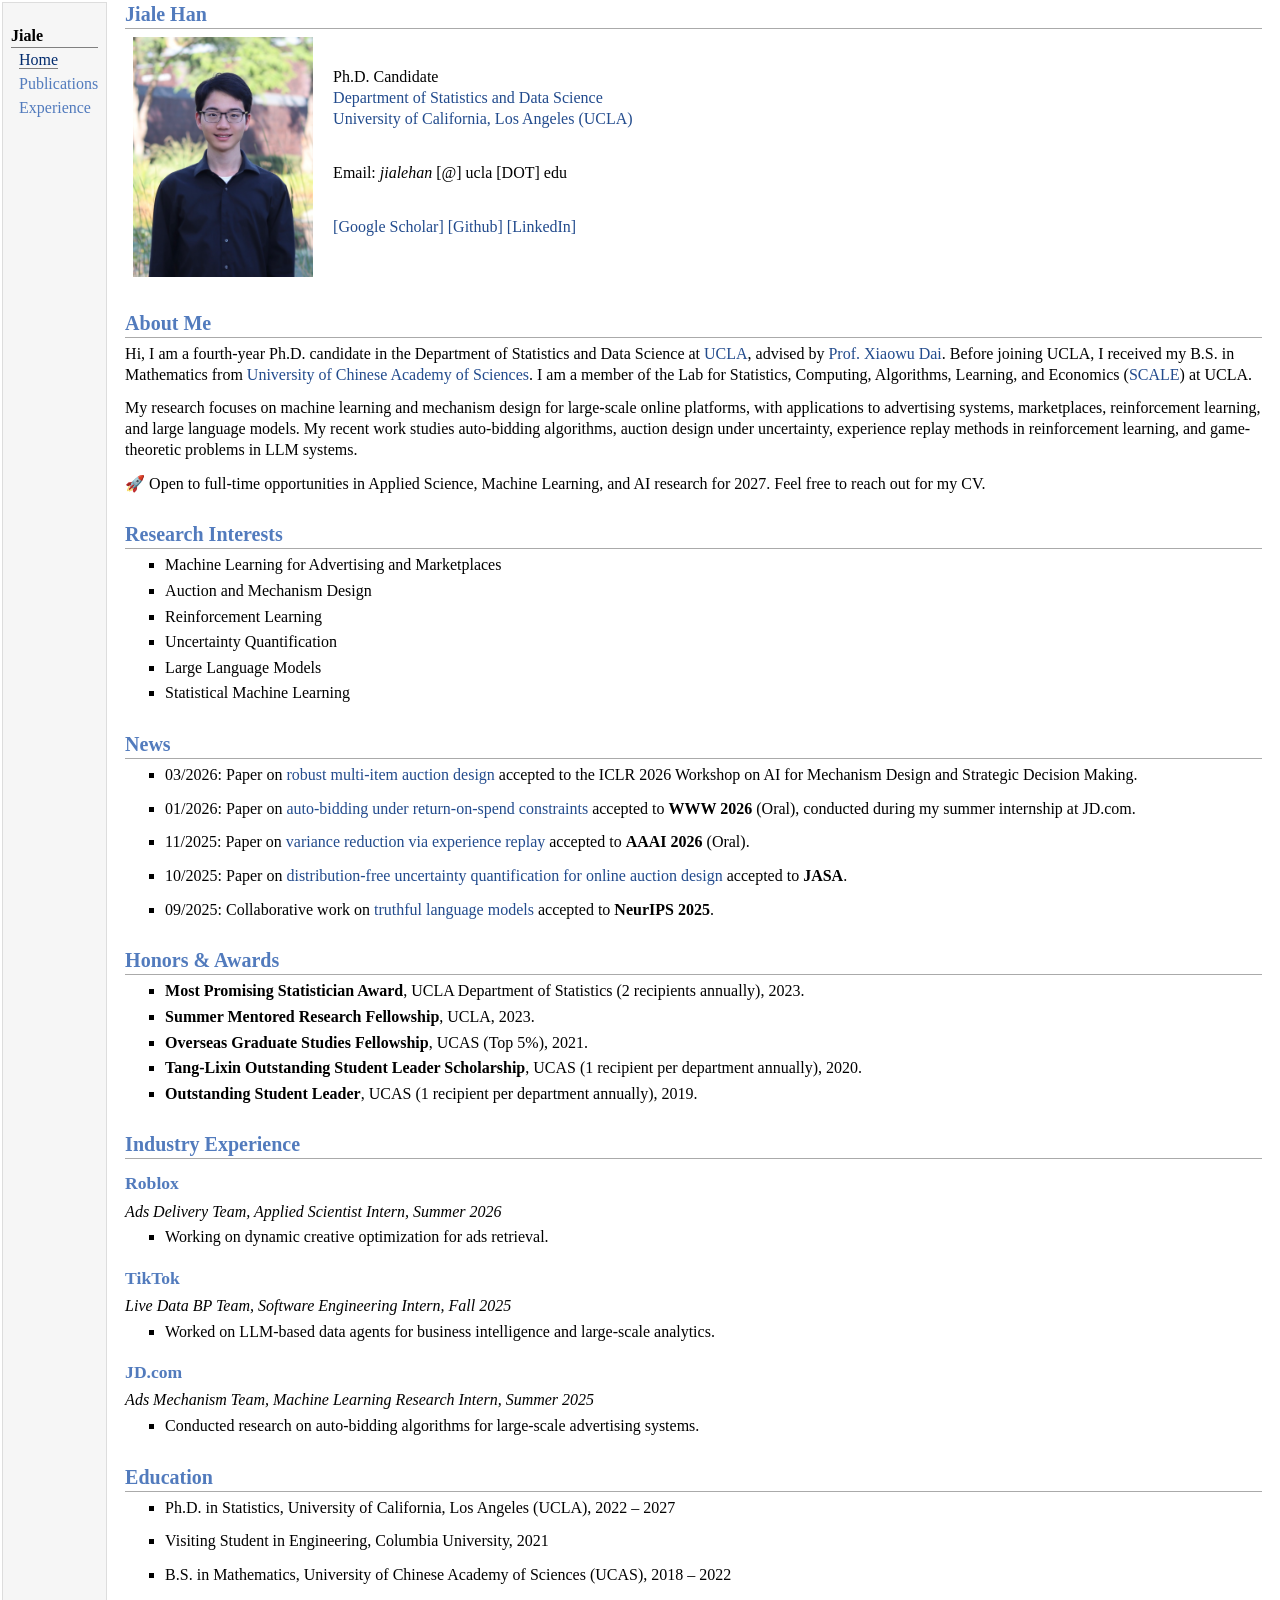
==== index.html @ 2a2ebdbf "Add files via upload" ====
<!DOCTYPE html PUBLIC "-//W3C//DTD XHTML 1.1//EN"
  "http://www.w3.org/TR/xhtml11/DTD/xhtml11.dtd">
<html xmlns="http://www.w3.org/1999/xhtml" xml:lang="en">
<head>
<meta name="generator" content="jemdoc, see http://jemdoc.jaboc.net/" />
<meta http-equiv="Content-Type" content="text/html;charset=utf-8" />
<link rel="stylesheet" href="jemdoc.css" type="text/css" />
<title></title>
</head>
<body>
<table summary="Table for page layout." id="tlayout">
<tr valign="top">
<td id="layout-menu">
<div class="menu-category">Jiale</div>
<div class="menu-item"><a href="index.html" class="current">Home</a></div>
<div class="menu-item"><a href="publication.html">Publications</a></div>
<div class="menu-item"><a href="experience.html">Experience</a></div>
</td>
<td id="layout-content">
<h2>Jiale Han</h2>
<table class="imgtable"><tr><td>
<img src="photo1.jpg" alt="alt text" width="180px" height="240px" />&nbsp;</td>
<td align="left"><p>Ph.D. Candidate<br />
<a href="http://statistics.ucla.edu/" target=&ldquo;blank&rdquo;>Department of Statistics and Data Science</a>
<br /> <a href="https://www.ucla.edu" target=&ldquo;blank&rdquo;>University of California, Los Angeles (UCLA)</a>
</p>
<p><br /> Email: <i>jialehan</i> [@] ucla [DOT] edu
</p>
<p><br /> <a href="https://scholar.google.com/citations?hl=zh-CN&amp;user=jsje8X4AAAAJ" target=&ldquo;blank&rdquo;>[Google Scholar]</a>
<a href="https://github.com/JialeHan22" target=&ldquo;blank&rdquo;>[Github]</a>
<a href="https://www.linkedin.com/in/jiale-han/" target=&ldquo;blank&rdquo;>[LinkedIn]</a>
</p>
</td></tr></table>
<h2>About Me</h2>
<p>Hi, I am a fourth-year Ph.D. candidate in the Department of Statistics and Data Science at <a href="https://www.ucla.edu" target=&ldquo;blank&rdquo;>UCLA</a>, advised by <a href="https://www.xiaowudai.org/" target=&ldquo;blank&rdquo;>Prof. Xiaowu Dai</a>. Before joining UCLA, I received my B.S. in Mathematics from <a href="https://english.ucas.ac.cn/" target=&ldquo;blank&rdquo;>University of Chinese Academy of Sciences</a>. I am a member of the Lab for Statistics, Computing, Algorithms, Learning, and Economics (<a href="https://www.xiaowudai.org/group" target=&ldquo;blank&rdquo;>SCALE</a>) at UCLA.
</p>
<p>My research focuses on machine learning and mechanism design for large-scale online platforms, with applications to advertising systems, marketplaces, reinforcement learning, and large language models. My recent work studies auto-bidding algorithms, auction design under uncertainty, experience replay methods in reinforcement learning, and game-theoretic problems in LLM systems.
</p>
<p>🚀 Open to full-time opportunities in Applied Science, Machine Learning, and AI research for 2027. Feel free to reach out for my CV.
</p>
<h2>Research Interests</h2>
<ul>
<li><p>Machine Learning for Advertising and Marketplaces
</p>
</li>
<li><p>Auction and Mechanism Design
</p>
</li>
<li><p>Reinforcement Learning
</p>
</li>
<li><p>Uncertainty Quantification
</p>
</li>
<li><p>Large Language Models
</p>
</li>
<li><p>Statistical Machine Learning
</p>
</li>
</ul>
<h2>News</h2>
<ul>
<li><p>03/2026: Paper on <a href="https://arxiv.org/pdf/2302.00941" target=&ldquo;blank&rdquo;>robust multi-item auction design</a> accepted to the ICLR 2026 Workshop on AI for Mechanism Design and Strategic Decision Making.
</p>
</li>
</ul>
<ul>
<li><p>01/2026: Paper on <a href="https://arxiv.org/pdf/2509.16324" target=&ldquo;blank&rdquo;>auto-bidding under return-on-spend constraints</a> accepted to <b>WWW 2026</b> (Oral), conducted during my summer internship at JD.com.
</p>
</li>
</ul>
<ul>
<li><p>11/2025: Paper on <a href="https://arxiv.org/pdf/2502.00520" target=&ldquo;blank&rdquo;>variance reduction via experience replay</a> accepted to <b>AAAI 2026</b> (Oral).
</p>
</li>
</ul>
<ul>
<li><p>10/2025: Paper on <a href="https://www.tandfonline.com/doi/full/10.1080/01621459.2025.2576180" target=&ldquo;blank&rdquo;>distribution-free uncertainty quantification for online auction design</a> accepted to <b>JASA</b>.
</p>
</li>
</ul>
<ul>
<li><p>09/2025: Collaborative work on <a href="https://arxiv.org/pdf/2505.13636" target=&ldquo;blank&rdquo;>truthful language models</a> accepted to <b>NeurIPS 2025</b>.
</p>
</li>
</ul>
<h2>Honors &amp; Awards</h2>
<ul>
<li><p><b>Most Promising Statistician Award</b>, UCLA Department of Statistics (2 recipients annually), 2023.
</p>
</li>
<li><p><b>Summer Mentored Research Fellowship</b>, UCLA, 2023.
</p>
</li>
<li><p><b>Overseas Graduate Studies Fellowship</b>, UCAS (Top 5%), 2021.
</p>
</li>
<li><p><b>Tang-Lixin Outstanding Student Leader Scholarship</b>, UCAS (1 recipient per department annually), 2020.
</p>
</li>
<li><p><b>Outstanding Student Leader</b>, UCAS (1 recipient per department annually), 2019.
</p>
</li>
</ul>
<h2>Industry Experience</h2>
<h3>Roblox</h3>
<p><i>Ads Delivery Team, Applied Scientist Intern, Summer 2026</i>
</p>
<ul>
<li><p>Working on dynamic creative optimization for ads retrieval.
</p>
</li>
</ul>
<h3>TikTok</h3>
<p><i>Live Data BP Team, Software Engineering Intern, Fall 2025</i>
</p>
<ul>
<li><p>Worked on LLM-based data agents for business intelligence and large-scale analytics.
</p>
</li>
</ul>
<h3>JD.com</h3>
<p><i>Ads Mechanism Team, Machine Learning Research Intern, Summer 2025</i>
</p>
<ul>
<li><p>Conducted research on auto-bidding algorithms for large-scale advertising systems.
</p>
</li>
</ul>
<h2>Education</h2>
<ul>
<li><p>Ph.D. in Statistics, University of California, Los Angeles (UCLA), 2022 &ndash; 2027
</p>
</li>
</ul>
<ul>
<li><p>Visiting Student in Engineering, Columbia University, 2021
</p>
</li>
</ul>
<ul>
<li><p>B.S. in Mathematics, University of Chinese Academy of Sciences (UCAS), 2018 &ndash; 2022
</p>
</li>
</ul>
</td>
</tr>
</table>
</body>
</html>
---- jemdoc.css ----
/* Default css file for jemdoc. */

table#tlayout {
	border: none;
	border-collapse: separate;
	background: white;
}

body {
	background: white;
	font-family: Georgia, serif;
	padding-bottom: 8px;
	margin: 0;
}

#layout-menu {
	background: #f6f6f6;
	border: 1px solid #dddddd;
	padding-top: 0.5em;
	padding-left: 8px;
	padding-right: 8px;
	font-size: 1.0em;
	width: auto;
	white-space: nowrap;
	text-align: left;
	vertical-align: top;
}

#layout-menu td {
	background: #f4f4f4;
	vertical-align: top;
}

#layout-content {
	padding-top: 0.0em;
	padding-left: 1.0em;
	padding-right: 1.0em;
	border: none;
	background: white;
	text-align: left;
	vertical-align: top;
}

#layout-menu a {
	line-height: 1.5em;
	margin-left: 0.5em;
}

tt {
	background: #ffffdd;
}

pre, tt {
	font-size: 90%;
	font-family: monaco, monospace;
}

a, a > tt {
	color: #224b8d;
	text-decoration: none;
}

a:hover {
	border-bottom: 1px gray dotted;
}

#layout-menu a.current:link, #layout-menu a.current:visited {
	color: #022b6d;
	border-bottom: 1px gray solid;
}
#layout-menu a:link, #layout-menu a:visited, #layout-menu a:hover {
	color: #527bbd;
	text-decoration: none;
}
#layout-menu a:hover {
	text-decoration: none;
}

div.menu-category {
	border-bottom: 1px solid gray;
	margin-top: 0.8em;
	padding-top: 0.2em;
	padding-bottom: 0.1em;
	font-weight: bold;
}

div.menu-item {
	padding-left: 16px;
	text-indent: -16px;
}

div#toptitle {
	padding-bottom: 0.2em;
	margin-bottom: 1.5em;
	border-bottom: 3px double gray;
}

/* Reduce space if we begin the page with a title. */
div#toptitle + h2, div#toptitle + h3 {
	margin-top: -0.7em;
}

div#subtitle {
	margin-top: 0.0em;
	margin-bottom: 0.0em;
	padding-top: 0em;
	padding-bottom: 0.1em;
}

em {
	font-style: italic;
}

strong {
	font-weight: bold;
}


h1, h2, h3 {
	color: #527bbd;
	margin-top: 0.7em;
	margin-bottom: 0.3em;
	padding-bottom: 0.2em;
	line-height: 1.0;
	padding-top: 0.5em;
	border-bottom: 1px solid #aaaaaa;
}

h1 {
	font-size: 165%;
}

h2 {
	padding-top: 0.8em;
	font-size: 125%;
}

h2 + h3 {
	padding-top: 0.2em;
}

h3 {
	font-size: 110%;
	border-bottom: none;
}

p {
	margin-top: 0.0em;
	margin-bottom: 0.8em;
	padding: 0;
	line-height: 1.3;
}

pre {
	padding: 0;
	margin: 0;
}

div#footer {
	font-size: small;
	border-top: 1px solid #c0c0c0;
	padding-top: 0.1em;
	margin-top: 4.0em;
	color: #c0c0c0;
}

div#footer a {
	color: #80a0b0;
}

div#footer-text {
	float: left;
	padding-bottom: 8px;
}

ul, ol, dl {
	margin-top: 0.2em;
	padding-top: 0;
	margin-bottom: 0.8em;
}

dt {
	margin-top: 0.5em;
	margin-bottom: 0;
}

dl {
	margin-left: 20px;
}

dd {
	color: #222222;
}

dd > *:first-child {
	margin-top: 0;
}

ul {
	list-style-position: outside;
	list-style-type: square;
}

p + ul, p + ol {
	margin-top: -0.5em;
}

li ul, li ol {
	margin-top: -0.3em;
}

ol {
	list-style-position: outside;
	list-style-type: decimal;
}

li p, dd p {
	margin-bottom: 0.3em;
}


ol ol {
	list-style-type: lower-alpha;
}

ol ol ol {
	list-style-type: lower-roman;
}

p + div.codeblock {
	margin-top: -0.6em;
}

div.codeblock, div.infoblock {
	margin-right: 0%;
	margin-top: 1.2em;
	margin-bottom: 1.3em;
}

div.blocktitle {
	font-weight: bold;
	color: #cd7b62;
	margin-top: 1.2em;
	margin-bottom: 0.1em;
}

div.blockcontent {
	border: 1px solid silver;
	padding: 0.3em 0.5em;
}

div.infoblock > div.blockcontent {
	background: #ffffee;
}

div.blockcontent p + ul, div.blockcontent p + ol {
	margin-top: 0.4em;
}

div.infoblock p {
	margin-bottom: 0em;
}

div.infoblock li p, div.infoblock dd p {
	margin-bottom: 0.5em;
}

div.infoblock p + p {
	margin-top: 0.8em;
}

div.codeblock > div.blockcontent {
	background: #f6f6f6;
}

span.pycommand {
	color: #000070;
}

span.statement {
	color: #008800;
}
span.builtin {
	color: #000088;
}
span.special {
	color: #990000;
}
span.operator {
	color: #880000;
}
span.error {
	color: #aa0000;
}
span.comment, span.comment > *, span.string, span.string > * {
	color: #606060;
}

@media print {
	#layout-menu {
		display: none;
	}

}

#fwtitle {
	margin: 2px;
}

#fwtitle #toptitle {
	padding-left: 0.5em;
	margin-bottom: 0.5em;
}

#layout-content h1:first-child, #layout-content h2:first-child, #layout-content h3:first-child {
	margin-top: -0.7em;
}

div#toptitle h1, #layout-content div#toptitle h1 {
	margin-bottom: 0.0em;
	padding-bottom: 0.1em;
	padding-top: 0;
	margin-top: 0.5em;
	border-bottom: none;
}

img.eq {
	padding: 0;
	padding-left: 0.1em;
	padding-right: 0.1em;
	margin: 0;
}

img.eqwl {
	padding-left: 2em;
	padding-top: 0.6em;
	padding-bottom: 0.2em;
	margin: 0;
}

table {
	border: 2px solid black;
	border-collapse: collapse;
}

td {
	padding: 2px;
	padding-left: 0.5em;
	padding-right: 0.5em;
	text-align: center;
	border: 1px solid gray;
}

table + table {
	margin-top: 1em;
}

tr.heading {
	font-weight: bold;
	border-bottom: 2px solid black;
}

img {
	border: none;
}

table.imgtable, table.imgtable td {
	border: none;
	text-align: left;
}

/* ----- Custom text color classes ----- */
.redtext {
	color: #d62828;   /* 深红色 */
}

.bluetext {
	color: #1d4ed8;   /* 蓝色 */
}

.greentext {
	color: #15803d;   /* 绿色 */
}

.graytext {
	color: #6b7280;   /* 灰色 */
}

.orangetext {
	color: #f97316;   /* 橙色 */
}

.darkbluetext {
    color: #0066cc;  /* 深蓝色 */
}


.highlight {
	background-color: #fff3cd;
	color: #856404;
	padding: 0 4px;
	border-radius: 3px;
}

/* --- Custom text colors --- */
.redtext { color: #d62828; }
.statement { color: #008800; } /* already exists, but keep for testing */
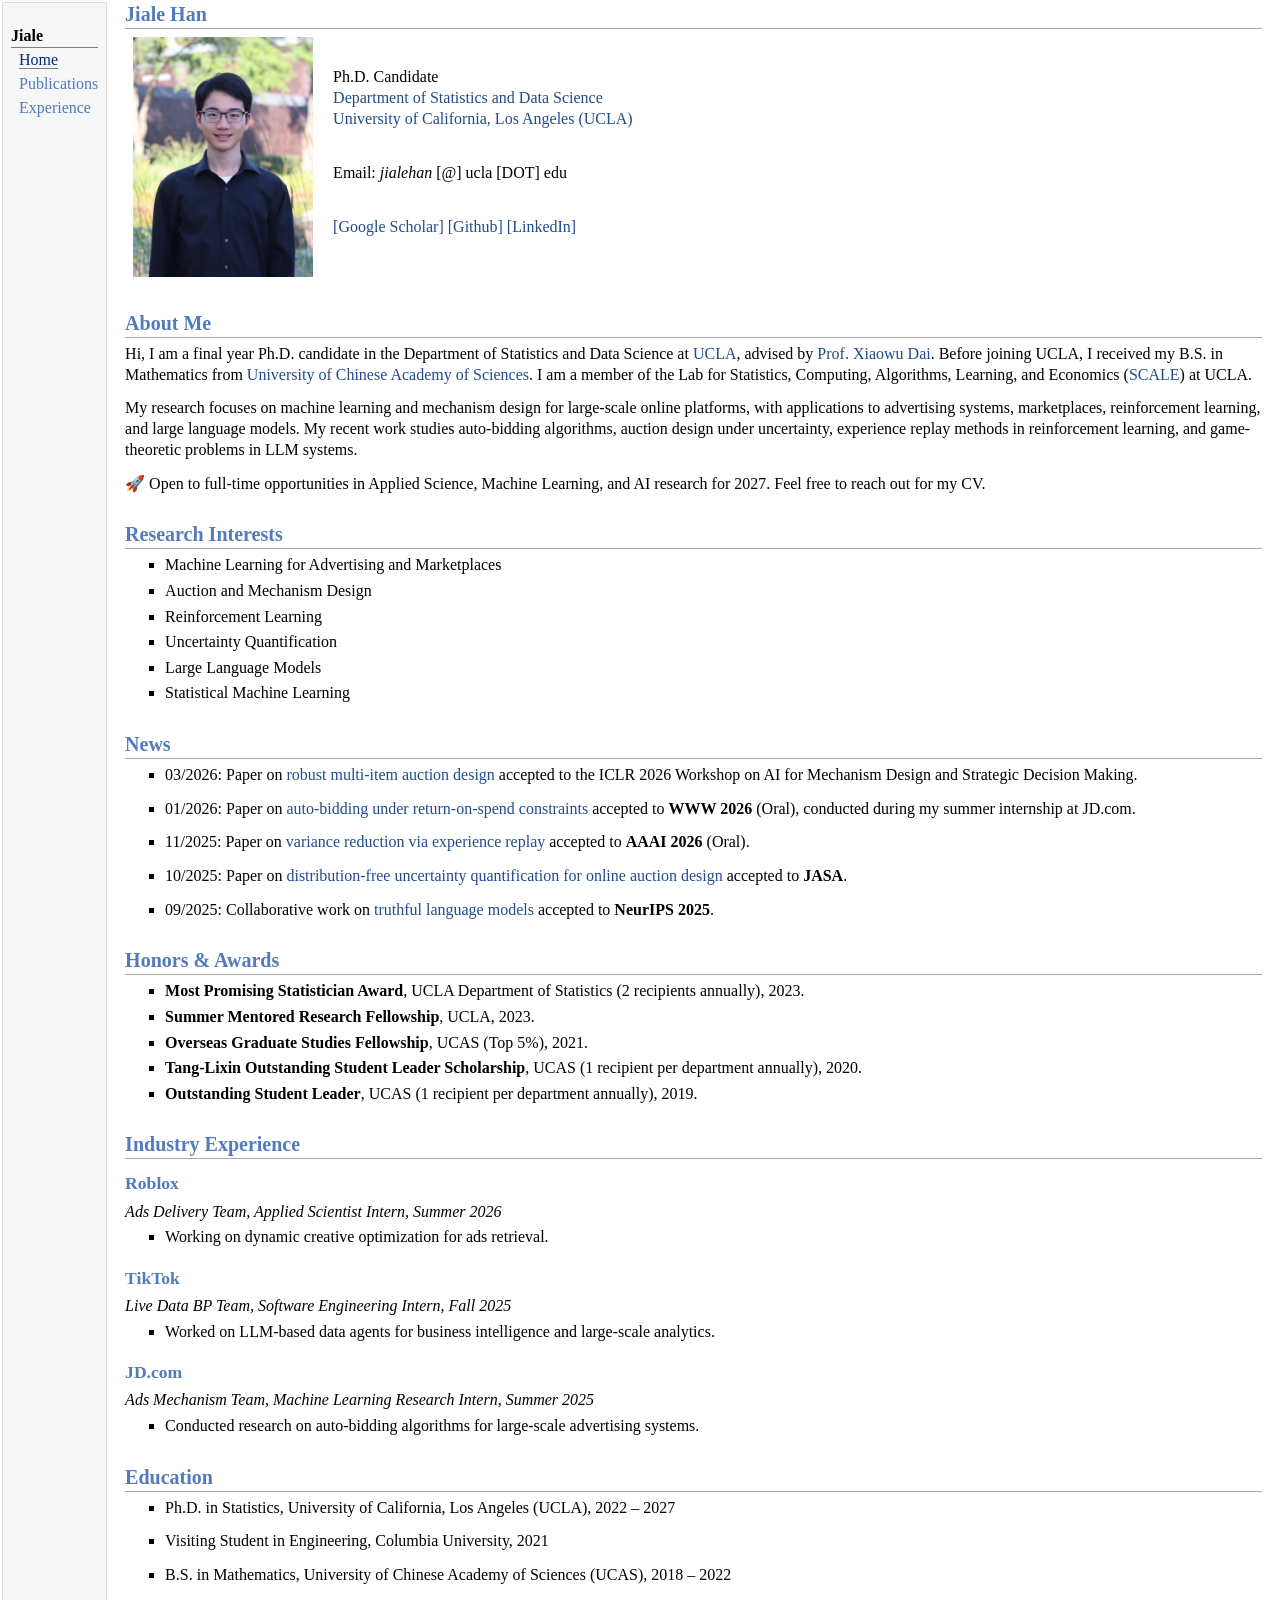
==== commit 1513e48d: "Add files via upload" ====
--- a/index.html
+++ b/index.html
@@ -27,12 +27,12 @@
 <p><br /> Email: <i>jialehan</i> [@] ucla [DOT] edu
 </p>
 <p><br /> <a href="https://scholar.google.com/citations?hl=zh-CN&amp;user=jsje8X4AAAAJ" target=&ldquo;blank&rdquo;>[Google Scholar]</a>
-<a href="https://github.com/JialeHan22" target=&ldquo;blank&rdquo;>[Github]</a>
+<a href="https://github.com/jialehan00" target=&ldquo;blank&rdquo;>[Github]</a>
 <a href="https://www.linkedin.com/in/jiale-han/" target=&ldquo;blank&rdquo;>[LinkedIn]</a>
 </p>
 </td></tr></table>
 <h2>About Me</h2>
-<p>Hi, I am a fourth-year Ph.D. candidate in the Department of Statistics and Data Science at <a href="https://www.ucla.edu" target=&ldquo;blank&rdquo;>UCLA</a>, advised by <a href="https://www.xiaowudai.org/" target=&ldquo;blank&rdquo;>Prof. Xiaowu Dai</a>. Before joining UCLA, I received my B.S. in Mathematics from <a href="https://english.ucas.ac.cn/" target=&ldquo;blank&rdquo;>University of Chinese Academy of Sciences</a>. I am a member of the Lab for Statistics, Computing, Algorithms, Learning, and Economics (<a href="https://www.xiaowudai.org/group" target=&ldquo;blank&rdquo;>SCALE</a>) at UCLA.
+<p>Hi, I am a final year Ph.D. candidate in the Department of Statistics and Data Science at <a href="https://www.ucla.edu" target=&ldquo;blank&rdquo;>UCLA</a>, advised by <a href="https://www.xiaowudai.org/" target=&ldquo;blank&rdquo;>Prof. Xiaowu Dai</a>. Before joining UCLA, I received my B.S. in Mathematics from <a href="https://english.ucas.ac.cn/" target=&ldquo;blank&rdquo;>University of Chinese Academy of Sciences</a>. I am a member of the Lab for Statistics, Computing, Algorithms, Learning, and Economics (<a href="https://www.xiaowudai.org/group" target=&ldquo;blank&rdquo;>SCALE</a>) at UCLA.
 </p>
 <p>My research focuses on machine learning and mechanism design for large-scale online platforms, with applications to advertising systems, marketplaces, reinforcement learning, and large language models. My recent work studies auto-bidding algorithms, auction design under uncertainty, experience replay methods in reinforcement learning, and game-theoretic problems in LLM systems.
 </p>
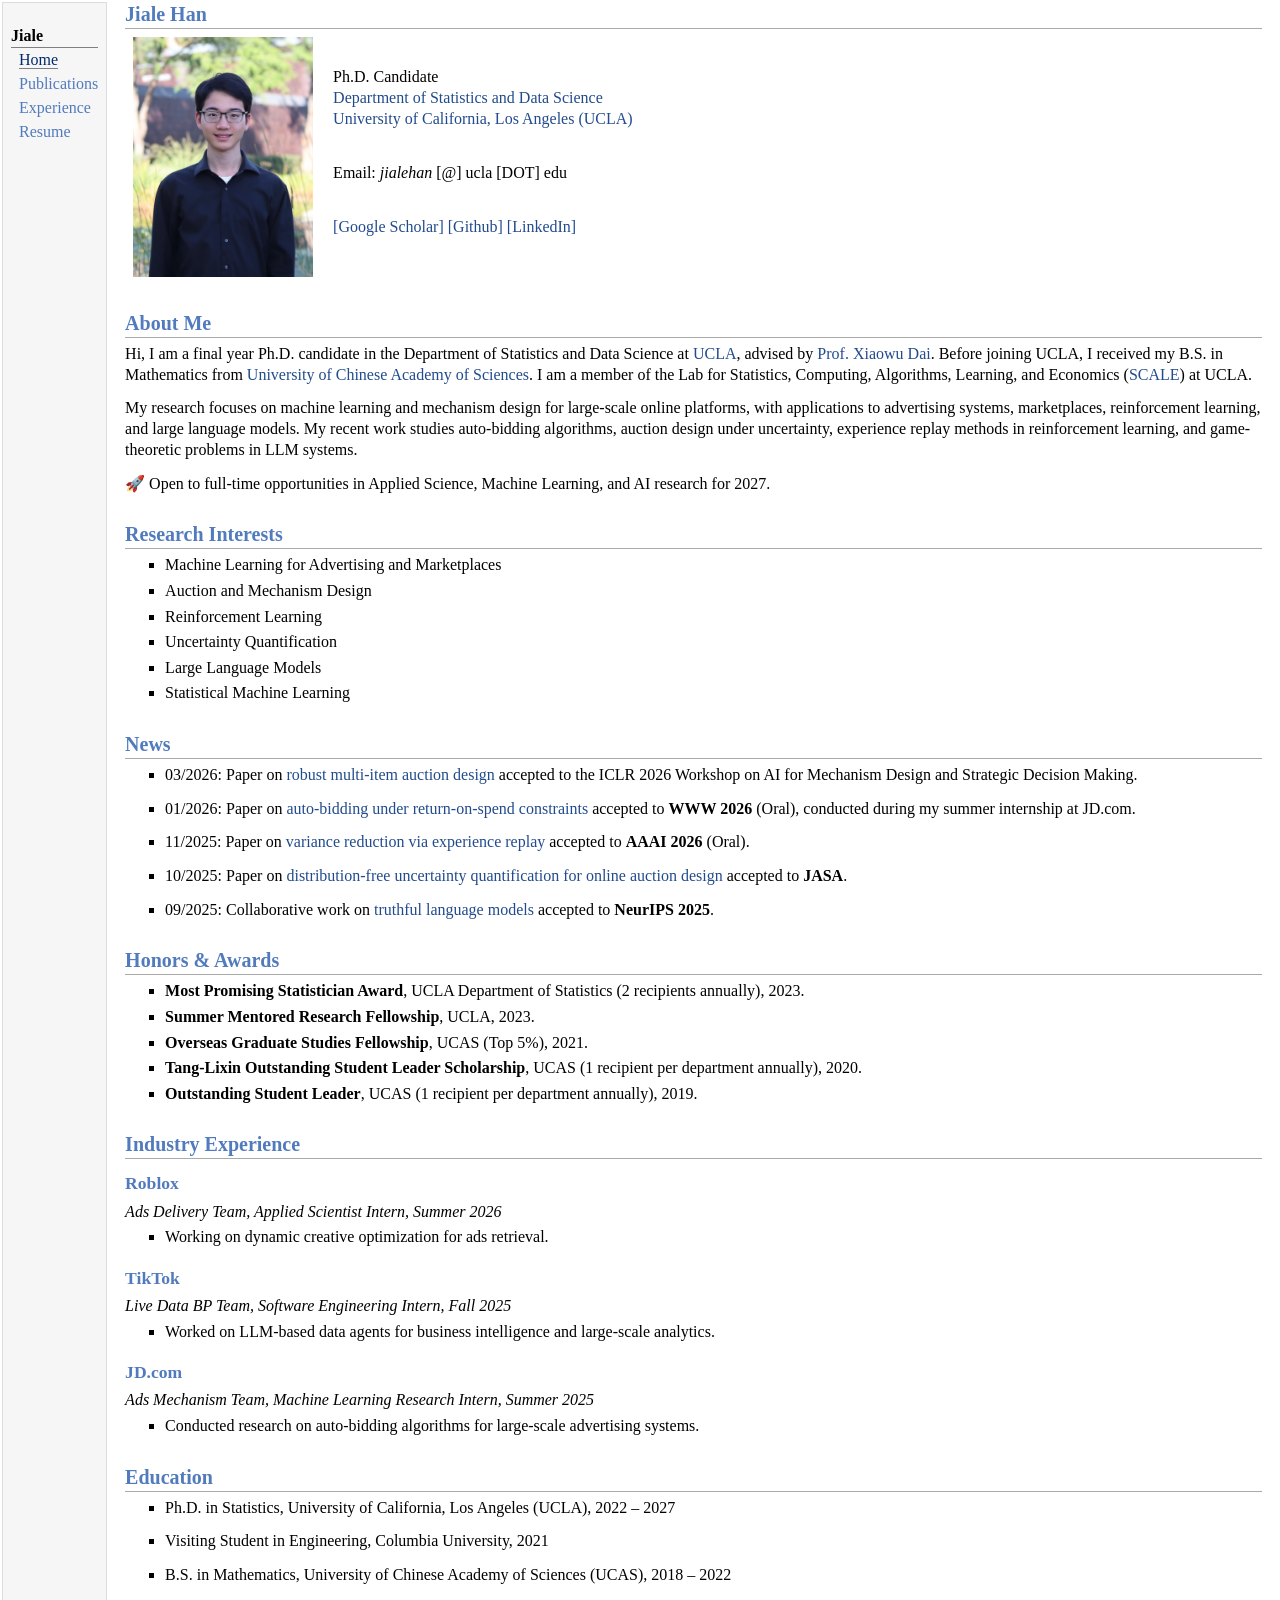
==== commit 28dc8848: "Add files via upload" ====
--- a/index.html
+++ b/index.html
@@ -15,6 +15,7 @@
 <div class="menu-item"><a href="index.html" class="current">Home</a></div>
 <div class="menu-item"><a href="publication.html">Publications</a></div>
 <div class="menu-item"><a href="experience.html">Experience</a></div>
+<div class="menu-item"><a href="Resume.pdf">Resume</a></div>
 </td>
 <td id="layout-content">
 <h2>Jiale Han</h2>
@@ -36,7 +37,7 @@
 </p>
 <p>My research focuses on machine learning and mechanism design for large-scale online platforms, with applications to advertising systems, marketplaces, reinforcement learning, and large language models. My recent work studies auto-bidding algorithms, auction design under uncertainty, experience replay methods in reinforcement learning, and game-theoretic problems in LLM systems.
 </p>
-<p>🚀 Open to full-time opportunities in Applied Science, Machine Learning, and AI research for 2027. Feel free to reach out for my CV.
+<p>🚀 Open to full-time opportunities in Applied Science, Machine Learning, and AI research for 2027. 
 </p>
 <h2>Research Interests</h2>
 <ul>
